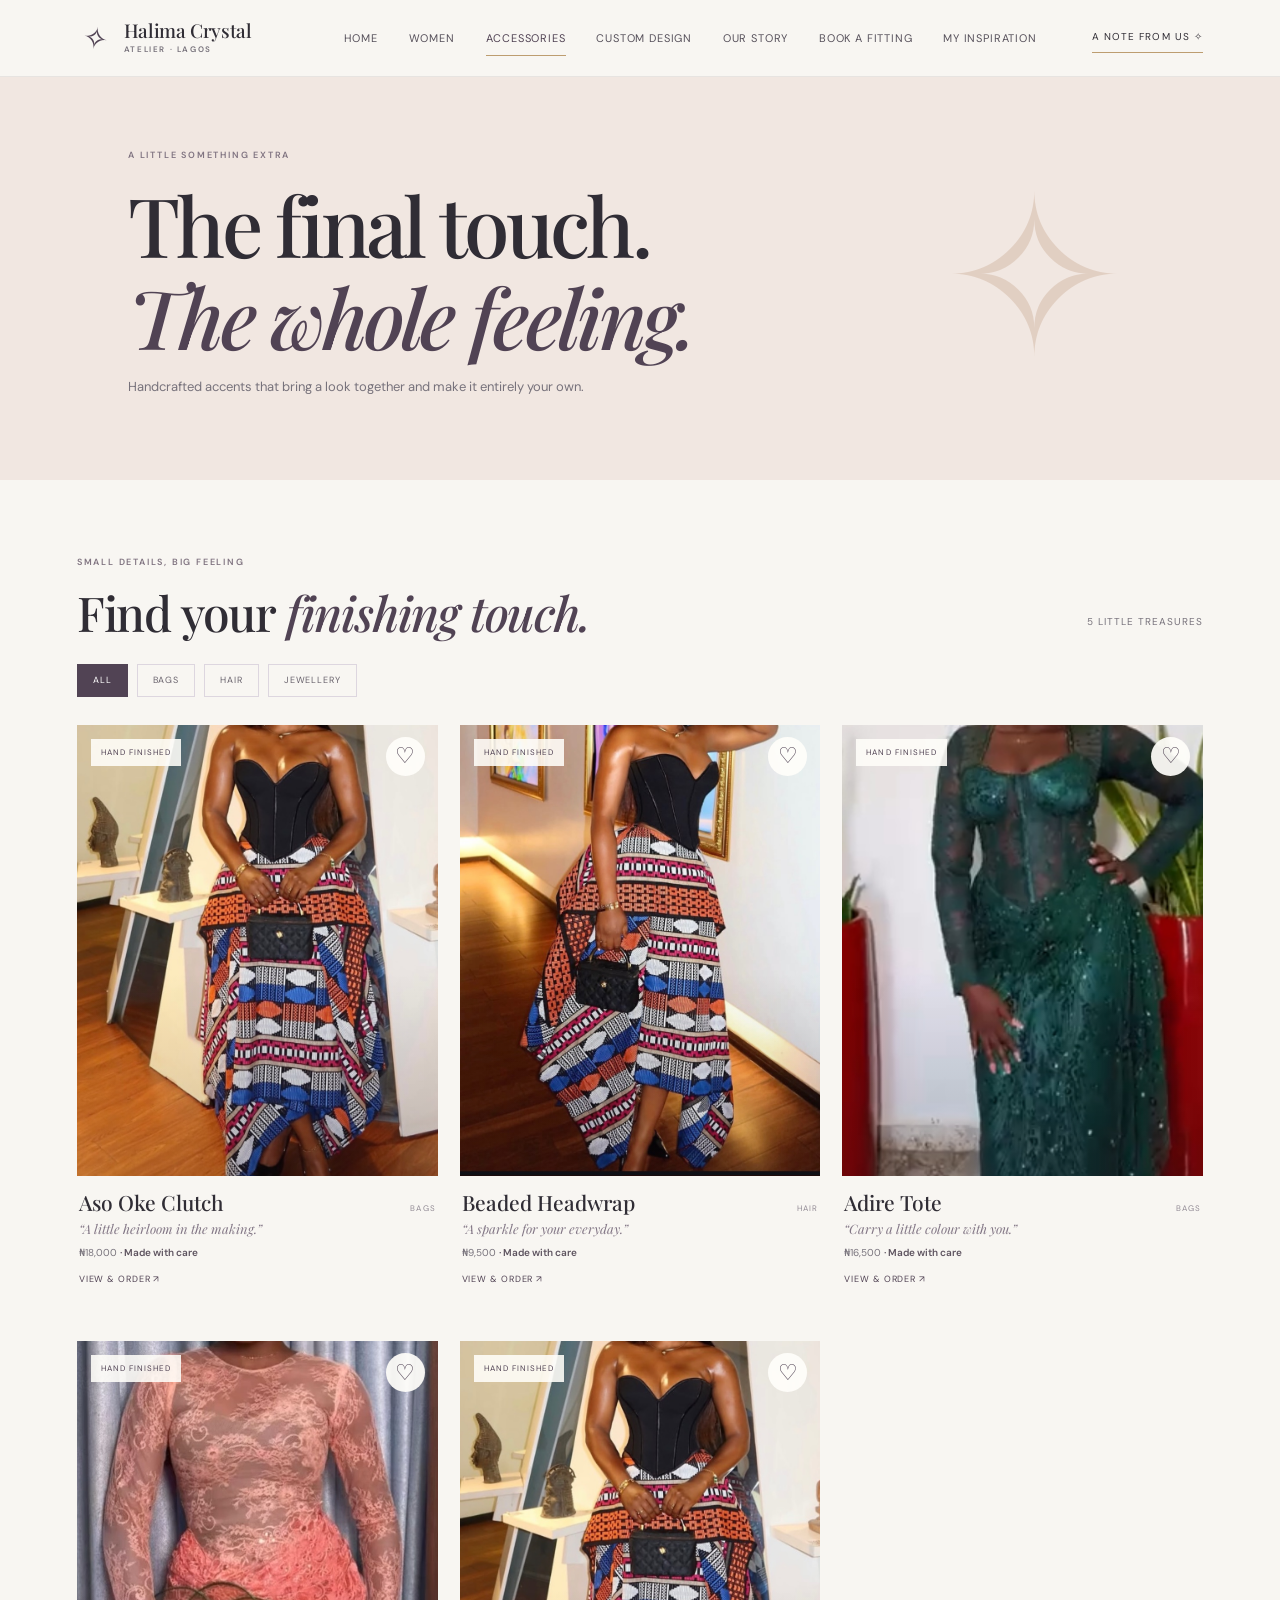
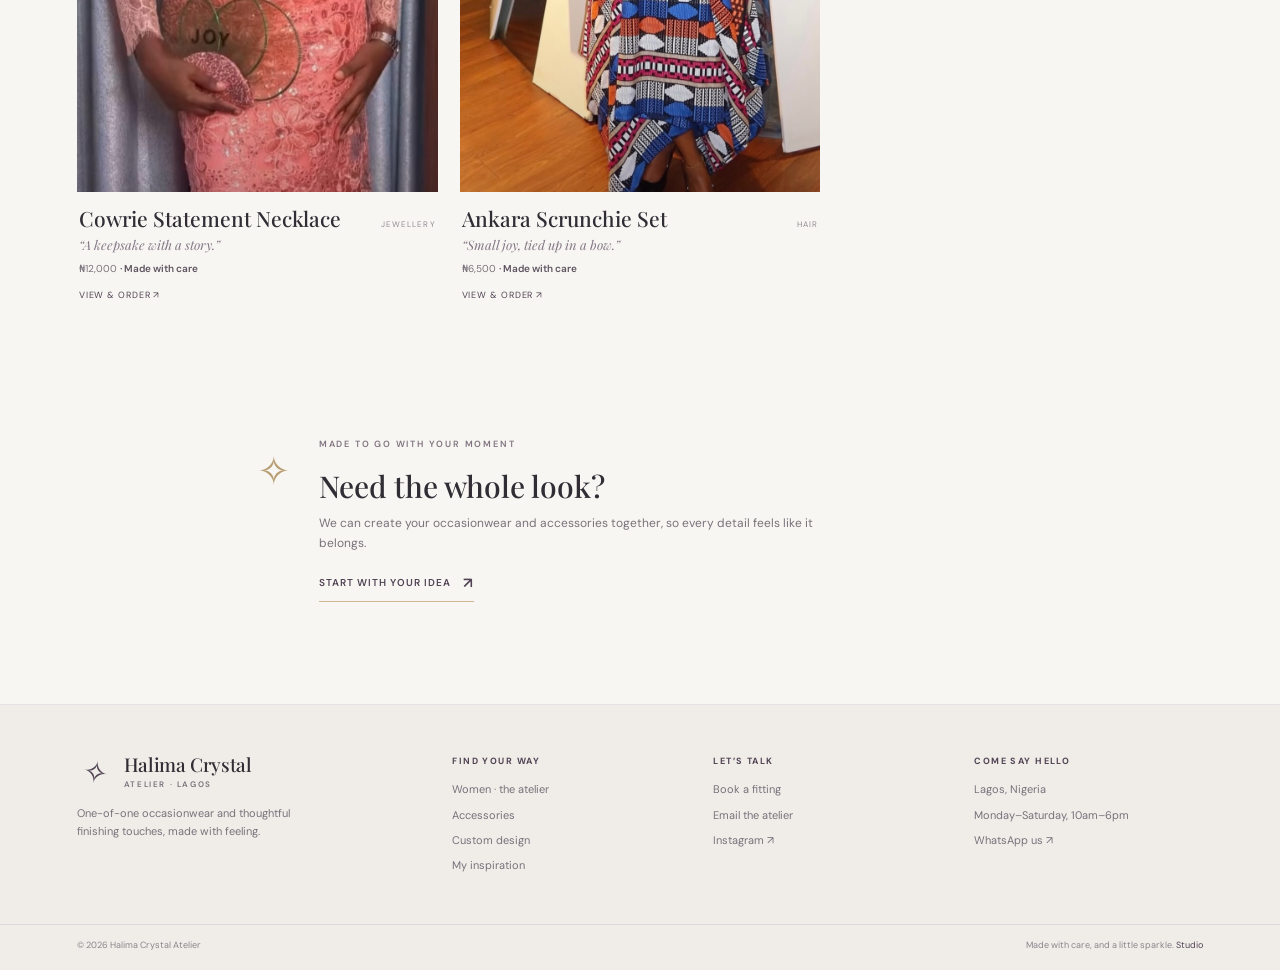
==== accessories.html @ a13599d3 "bukola crystals" ====
<!doctype html>
<html lang="en"><head><meta charset="utf-8"><meta name="viewport" content="width=device-width, initial-scale=1"><meta name="theme-color" content="#f8f6f2"><title>Accessories | Halima Crystal Atelier</title><link rel="preconnect" href="https://fonts.googleapis.com"><link rel="preconnect" href="https://fonts.gstatic.com" crossorigin><link href="https://fonts.googleapis.com/css2?family=DM+Sans:wght@400;500;600;700&family=Playfair+Display:ital,wght@0,500;0,600;0,700;1,500;1,600&display=swap" rel="stylesheet"><link rel="stylesheet" href="style.css"></head>
<body data-page="accessories"><header id="site-header"></header><main><section class="page-hero page-hero-peach"><p class="eyebrow">A LITTLE SOMETHING EXTRA</p><h1>The final touch.<br><em>The whole feeling.</em></h1><p>Handcrafted accents that bring a look together and make it entirely your own.</p><span class="page-spark">✧</span></section><section class="collection section-wrap"><div class="collection-toolbar"><div><p class="eyebrow">SMALL DETAILS, BIG FEELING</p><h2>Find your <em>finishing touch.</em></h2></div><span class="collection-count" id="accessory-count"></span></div><div class="filter-row" id="accessory-filters"></div><div class="work-grid work-grid-wide" data-collection="accessories"></div></section><section class="accessory-note"><span class="note-gem">✧</span><div><p class="eyebrow">MADE TO GO WITH YOUR MOMENT</p><h2>Need the whole look?</h2><p>We can create your occasionwear and accessories together, so every detail feels like it belongs.</p><a class="text-link" href="design.html">Start with your idea <span>↗</span></a></div></section></main><footer id="site-footer"></footer><div id="modal-root"></div><script src="config.js"></script><script src="app.js"></script></body></html>
---- style.css ----
:root{--paper:#f8f6f2;--white:#fffefa;--ink:#302d35;--muted:#77727b;--line:#e6e1e6;--plum:#514354;--plum-dark:#352b3a;--lilac:#ebe4ed;--rose:#e9d8d2;--gold:#bd9d70;--serif:"Playfair Display",Georgia,serif;--sans:"DM Sans",Arial,sans-serif}
*{box-sizing:border-box}
html{scroll-behavior:smooth;scroll-padding-top:92px}
body{margin:0;background:var(--paper);color:var(--ink);font:15px/1.65 var(--sans);-webkit-font-smoothing:antialiased}
body.modal-open{overflow:hidden}
a{color:inherit;text-decoration:none}
button,input,textarea,select{font:inherit}
button,a{-webkit-tap-highlight-color:transparent}
img{max-width:100%;display:block}
h1,h2,h3,p{margin-top:0}
h1,h2,h3{font-family:var(--serif);font-weight:500;line-height:1.13}
h1 em,h2 em,p em{font-weight:500}
.announcement{height:31px;background:var(--plum-dark);color:#f8f4ed;text-align:center;font-size:10px;letter-spacing:.13em;text-transform:uppercase;display:flex;align-items:center;justify-content:center;gap:12px}
.announcement span{color:#dfc59c}
#site-header{position:sticky;top:0;z-index:30;background:rgba(248,246,242,.96);backdrop-filter:blur(14px);border-bottom:1px solid rgba(81,67,84,.1)}
.nav-wrap{max-width:1370px;height:76px;padding:0 6vw;margin:auto;display:flex;align-items:center;justify-content:space-between;gap:28px}
.brand{display:flex;align-items:center;gap:10px;min-width:212px}
.brand-mark{width:37px;height:37px;display:grid;place-items:center;color:var(--plum);font-size:30px;line-height:1;transform:rotate(12deg)}
.brand-name{font:500 19px/1.05 var(--serif);letter-spacing:-.02em}
.brand-name small{display:block;font:600 8px/1.5 var(--sans);text-transform:uppercase;letter-spacing:.2em;color:var(--muted);margin-top:3px}
.main-nav{display:flex;align-items:center;gap:clamp(17px,2.4vw,36px);font-size:11px;letter-spacing:.075em;text-transform:uppercase}
.main-nav a{position:relative;padding:11px 0;color:#57515b;transition:color .2s}
.main-nav a:hover,.main-nav a.active{color:var(--plum)}
.main-nav a.active:after{content:"";position:absolute;bottom:2px;left:0;right:0;height:1px;background:var(--gold)}
.nav-actions{display:flex;align-items:center;gap:17px}
.nav-signup{font-size:10px;letter-spacing:.11em;text-transform:uppercase;border-bottom:1px solid var(--gold);padding:6px 0}
.nav-menu{display:none;border:0;background:none;color:var(--plum);font-size:24px;padding:5px}
.mobile-nav{display:none}
.section-wrap{max-width:1290px;margin:auto;padding-left:6vw;padding-right:6vw}
.eyebrow{font-size:9px;line-height:1.5;letter-spacing:.2em;font-weight:600;text-transform:uppercase;color:#807481;margin:0 0 15px}
.spark{color:#b49469;margin-right:8px;font-size:13px}
.button{display:inline-flex;align-items:center;justify-content:center;gap:20px;min-height:48px;padding:0 24px;border:1px solid var(--plum);background:var(--plum);color:white;font-size:10px;font-weight:600;letter-spacing:.12em;text-transform:uppercase;cursor:pointer;transition:background .22s,color .22s,transform .22s}
.button:hover{background:var(--plum-dark);transform:translateY(-2px)}
.button span{font-size:15px;line-height:1}
.button-light{background:#f8f6f2;color:var(--plum);border-color:#f8f6f2}
.button-light:hover{background:transparent;color:white}
.text-link{font-size:10px;font-weight:600;letter-spacing:.1em;text-transform:uppercase;color:var(--plum);display:inline-flex;align-items:center;gap:12px;border-bottom:1px solid rgba(189,157,112,.7);padding:5px 0}
.text-link span{font-size:15px}
.hero{max-width:1440px;margin:auto;min-height:645px;padding:69px 8.2vw 59px;display:grid;grid-template-columns:1fr .93fr;align-items:center;gap:6.5vw;position:relative;overflow:hidden}
.hero-copy{padding:10px 0 20px;position:relative;z-index:1}
.hero h1{font-size:clamp(56px,7vw,98px);letter-spacing:-.048em;margin:0 0 23px}
.hero h1 em,.section-heading h2 em,.intro h2 em,.pathway h2 em,.accessory-copy h2 em,.bottom-cta h2 em,.page-hero h1 em,.collection h2 em,.design-request h2 em,.booking-form h2 em,.story-copy h2 em,.signup-form h1 em{color:var(--plum);font-style:italic}
.hero-lead{font-size:14px;max-width:380px;color:var(--muted);margin-bottom:28px}
.hero-actions{display:flex;align-items:center;gap:25px;flex-wrap:wrap}
.hero-note{display:flex;align-items:center;gap:12px;margin-top:55px;font:italic 13px var(--serif);color:var(--muted);line-height:1.4}
.hero-note b{font-weight:500;color:var(--plum)}
.gem-small{font-size:24px;color:var(--gold)}
.hero-art{position:relative;max-width:520px;justify-self:center;width:100%;padding:20px 20px 35px}
.hero-frame{height:495px;overflow:hidden;position:relative;border-radius:48% 48% 2px 2px;background:transparent}
.crystal-stage{position:absolute;inset:0;display:grid;place-items:center;overflow:hidden;background:transparent}
.crystal-aura{position:absolute;width:72%;aspect-ratio:1;border:1px solid rgba(255,255,255,.68);border-radius:50%;box-shadow:0 0 42px rgba(255,255,255,.56),inset 0 0 38px rgba(255,255,255,.36);animation:crystal-aura 6s ease-in-out infinite}
.crystal-ring{position:absolute;width:85%;height:30%;border:1px solid rgba(255,255,255,.42);border-radius:50%;transform:rotate(-24deg);animation:crystal-ring 10s linear infinite}
.crystal-ring-two{width:78%;height:26%;transform:rotate(32deg);animation-direction:reverse;opacity:.65}
.hero-crystal{position:relative;z-index:1;width:90%;height:92%;overflow:visible;filter:drop-shadow(0 24px 24px rgba(70,49,91,.25));animation:crystal-float 6s ease-in-out infinite}
.crystal-small-left{transform-origin:151px 350px;animation:crystal-shimmer 5s ease-in-out infinite}
.crystal-small-right{transform-origin:356px 340px;animation:crystal-shimmer 5s ease-in-out -2.4s infinite}
.crystal-flare{opacity:.7;animation:crystal-twinkle 3s ease-in-out infinite}
.crystal-sparkle{position:absolute;z-index:2;color:#fff;text-shadow:0 0 12px rgba(255,255,255,.95),0 0 24px rgba(216,189,242,.85);animation:crystal-twinkle 2.8s ease-in-out infinite}
.sparkle-one{top:25%;left:18%;font-size:21px}
.sparkle-two{top:33%;right:17%;font-size:28px;animation-delay:-1.3s}
.sparkle-three{bottom:23%;left:23%;font-size:15px;animation-delay:-.7s}
@keyframes crystal-float{0%,100%{transform:translateY(4px) rotate(-1deg)}50%{transform:translateY(-13px) rotate(1deg)}}
@keyframes crystal-aura{0%,100%{transform:scale(.94);opacity:.62}50%{transform:scale(1.05);opacity:1}}
@keyframes crystal-ring{0%{transform:rotate(-24deg) scale(.96)}50%{transform:rotate(0deg) scale(1.04)}100%{transform:rotate(24deg) scale(.96)}}
@keyframes crystal-shimmer{0%,100%{opacity:.8}50%{opacity:1}}
@keyframes crystal-twinkle{0%,100%{opacity:.25;transform:scale(.75)}50%{opacity:1;transform:scale(1.18)}}
.hero-caption{position:absolute;bottom:17px;left:5px;font:italic 14px var(--serif);color:var(--muted)}
.float-gem{position:absolute;color:#b89e81}
.gem-one{font-size:40px;left:-4px;top:17%}.gem-two{font-size:19px;right:3px;bottom:25%}
.hero-index{position:absolute;bottom:25px;right:7.7vw;font-size:9px;letter-spacing:.2em;color:#8f8990}.hero-index span{color:var(--gold)}
.intro{text-align:center;padding-top:95px;padding-bottom:102px}
.intro h2,.section-heading h2,.accessory-copy h2,.bottom-cta h2,.collection h2,.story-copy h2,.design-request h2,.booking-form h2{font-size:clamp(34px,4.4vw,56px);letter-spacing:-.025em;margin-bottom:15px}
.intro>p:last-child{max-width:520px;margin:0 auto;color:var(--muted);font-size:13px}
.showcase{padding-top:30px;padding-bottom:105px}
.section-heading{display:flex;align-items:end;justify-content:space-between;gap:20px;margin-bottom:29px}
.section-heading h2{margin-bottom:0}
.work-grid{display:grid;grid-template-columns:repeat(3,minmax(0,1fr));gap:22px}
.work-grid-wide{grid-template-columns:repeat(3,minmax(0,1fr));row-gap:52px}
.accessory-carousel{position:relative}
.home-accessories .accessory-carousel .work-grid{display:flex;gap:22px;overflow-x:auto;scroll-snap-type:x mandatory;scrollbar-width:none;-ms-overflow-style:none;-webkit-overflow-scrolling:touch;overscroll-behavior-inline:contain;touch-action:pan-x;padding:4px 2px 20px;cursor:grab}
.home-accessories .accessory-carousel .work-grid::-webkit-scrollbar{display:none}
.home-accessories .accessory-carousel .work-card{flex:0 0 calc((100% - 44px)/3);scroll-snap-align:start}
.accessory-scroll{position:absolute;z-index:3;top:36%;width:42px;height:42px;border:1px solid #e6e1e6;border-radius:50%;background:var(--white);color:var(--plum);font:500 25px/1 var(--serif);cursor:pointer;box-shadow:0 4px 18px #302d3520;transition:transform .2s,background .2s}
.accessory-scroll:hover{transform:scale(1.06);background:#fff}
.accessory-scroll[data-direction="left"]{left:-17px}
.accessory-scroll[data-direction="right"]{right:-17px}
.accessory-carousel-hint{margin:2px 2px 0;text-align:right;color:var(--muted);font-size:9px;letter-spacing:.08em}
.accessory-carousel-hint span{color:var(--gold);font-size:15px;margin-left:5px}
.work-card{min-width:0;cursor:pointer;position:relative}
.work-image{position:relative;overflow:hidden;background:var(--lilac);aspect-ratio:4/5}
.work-image img{width:100%;height:100%;object-fit:cover;transition:transform .7s cubic-bezier(.2,.7,.2,1)}
.work-card:hover .work-image img{transform:scale(1.045)}
.work-image:after{content:"";position:absolute;inset:55% 0 0;background:linear-gradient(transparent,rgba(33,24,34,.18));pointer-events:none}
.work-badge{position:absolute;left:14px;top:14px;padding:7px 10px;background:rgba(255,254,250,.88);font-size:8px;letter-spacing:.13em;text-transform:uppercase;color:var(--plum);z-index:1}
.save-inspiration{position:absolute;right:13px;top:12px;width:39px;height:39px;border:0;border-radius:50%;background:rgba(255,254,250,.93);color:var(--plum);font-size:22px;line-height:1;cursor:pointer;z-index:2;transition:transform .2s,color .2s}
.save-inspiration:hover{transform:scale(1.08)}
.save-inspiration.saved{color:#9e6479}
.work-meta{padding:14px 2px 0}
.work-title-row{display:flex;justify-content:space-between;align-items:baseline;gap:10px}
.work-title{font:500 21px/1.2 var(--serif);margin:0}
.work-category{font-size:8px;letter-spacing:.13em;text-transform:uppercase;color:#918a94;white-space:nowrap}
.work-tagline{font:italic 13px var(--serif);color:#837786;margin:5px 0 0}
.work-for{font-size:10px;color:var(--muted);margin:8px 0 0}
.work-for b{color:#5d535f;font-weight:600}
.view-design{font-size:9px;letter-spacing:.1em;text-transform:uppercase;color:var(--plum);padding:10px 0 0;display:inline-block}
.pathway{background:var(--plum-dark);color:#f8f5f0;position:relative;overflow:hidden}
.pathway-inner{max-width:1240px;margin:auto;padding:89px 7vw 92px;display:grid;grid-template-columns:1fr 1fr;gap:8vw;position:relative}
.pathway .eyebrow{color:#c6b8c5}
.pathway h2{font-size:clamp(45px,5.5vw,71px);letter-spacing:-.03em;margin:0 0 19px}
.pathway h2 em{font-style:italic;color:#dfc59c}
.pathway-copy>p:not(.eyebrow){font-size:13px;color:#d4ced7;max-width:385px;margin-bottom:25px}
.pathway-steps{align-self:center;display:grid;gap:0;max-width:430px}
.pathway-steps div{display:grid;grid-template-columns:42px 1fr;column-gap:13px;align-items:start;padding:17px 0;border-bottom:1px solid #ffffff24}
.pathway-steps span{font:italic 16px var(--serif);color:#dfc59c}
.pathway-steps b{font:500 19px var(--serif)}
.pathway-steps small{grid-column:2;color:#bcb3c0;font-size:11px;margin-top:3px}
.pathway-star{position:absolute;right:6%;top:9%;font-size:70px;color:#88768d;opacity:.3}
.accessory-feature{padding-top:106px;padding-bottom:110px;display:grid;grid-template-columns:1fr .8fr;align-items:center;gap:8vw}
.accessory-art{height:430px;position:relative;background:#e3dcdf;overflow:hidden}
.accessory-art img{height:100%;width:100%;object-fit:cover;object-position:55% 38%;filter:saturate(.75)}
.accessory-mark{position:absolute;right:19px;bottom:20px;background:var(--paper);padding:20px 24px;font:500 16px/1.2 var(--serif);letter-spacing:.04em}
.accessory-mark em{color:#9a769c}
.accessory-copy h2{margin-bottom:17px}
.accessory-copy>p:not(.eyebrow){color:var(--muted);font-size:13px;max-width:350px;margin-bottom:23px}
.quote-band{text-align:center;padding:83px 18px 78px;background:var(--lilac);color:var(--plum-dark)}
.quote-gem{font-size:24px;color:#a78ba7}
.quote-band p{font:500 clamp(26px,4vw,43px)/1.3 var(--serif);margin:13px auto 21px}
.quote-band p em{color:#806882}
.quote-credit{font-size:8px;letter-spacing:.18em;color:#827687}
#site-footer{background:#f0ede8;border-top:1px solid #e6e1e6}
.footer-main{max-width:1290px;margin:auto;padding:49px 6vw 43px;display:grid;grid-template-columns:1.5fr 1fr 1fr 1fr;gap:32px}
.footer-about .brand{margin-bottom:13px}
.footer-about p{font-size:11px;color:var(--muted);max-width:250px}
.footer-column b{font-size:9px;text-transform:uppercase;letter-spacing:.16em;color:var(--plum);display:block;margin-bottom:12px}
.footer-column a,.footer-column span{font-size:11px;color:#77717b;display:block;margin:7px 0}
.footer-column a:hover{color:var(--plum)}
.footer-bottom{max-width:1290px;margin:auto;padding:13px 6vw 17px;border-top:1px solid #ded9df;display:flex;justify-content:space-between;align-items:center;color:#8a848c;font-size:9px}
.footer-bottom a{color:var(--plum)}
.page-hero{position:relative;min-height:325px;padding:72px 10vw 67px;display:flex;flex-direction:column;justify-content:center;overflow:hidden}
.page-hero h1{font-size:clamp(46px,6.8vw,82px);letter-spacing:-.045em;margin:0 0 13px;max-width:820px}
.page-hero>p:not(.eyebrow){max-width:470px;color:var(--muted);font-size:13px;margin:0 0 16px}
.page-hero-lilac{background:#ede7ef}
.page-hero-peach{background:#f1e7e1}
.page-hero-deep{background:#443849;color:#faf7f2}
.page-hero-deep .eyebrow{color:#d2c2d0}
.page-hero-deep h1 em{color:#e1c8a4}
.page-hero-deep>p:not(.eyebrow){color:#d1c9d3}
.page-hero-deep .button{align-self:flex-start;margin-top:10px}
.page-spark{position:absolute;right:12%;top:50%;transform:translateY(-50%);font-size:clamp(90px,18vw,220px);line-height:1;color:#c2b1c8;opacity:.28}
.page-hero-peach .page-spark{color:#ba9274}
.page-hero-book{background:#e8e1eb}
.collection{padding-top:76px;padding-bottom:100px}
.collection-toolbar{display:flex;justify-content:space-between;align-items:end;gap:20px}
.collection-toolbar h2{margin:0;font-size:clamp(32px,4vw,48px)}
.collection-count{font-size:10px;letter-spacing:.1em;text-transform:uppercase;color:var(--muted);padding-bottom:8px}
.filter-row{display:flex;gap:9px;flex-wrap:wrap;padding:25px 0 28px}
.filter-chip{padding:8px 15px;border:1px solid #ddd6df;background:transparent;color:#69636d;font-size:9px;letter-spacing:.1em;text-transform:uppercase;cursor:pointer}
.filter-chip.active,.filter-chip:hover{background:var(--plum);border-color:var(--plum);color:white}
.collection-note{margin-top:65px;padding:23px 24px;border:1px solid #e1d9e3;display:flex;align-items:center;gap:19px;flex-wrap:wrap;background:#fbf9fc}
.collection-note>span{font-size:25px;color:var(--gold)}
.collection-note p{font:italic 15px var(--serif);color:#746a78;margin:0;flex:1;min-width:240px}
.collection-note .text-link{white-space:nowrap}
.bottom-cta{text-align:center;padding:80px 18px 88px;background:#f0ebe9}
.bottom-cta h2{margin-bottom:24px}
.accessory-note{max-width:920px;margin:0 auto;padding:32px 6vw 102px;display:flex;gap:28px;align-items:flex-start}
.note-gem{font-size:40px;color:#b79c72}
.accessory-note h2{font:500 30px var(--serif);margin:0 0 8px}
.accessory-note p:not(.eyebrow){font-size:12px;color:var(--muted);max-width:530px}
.design-steps{display:grid;grid-template-columns:repeat(3,1fr);padding-top:58px;padding-bottom:78px;gap:24px}
.design-steps>div{border-top:1px solid #cfc5d2;padding-top:16px}
.design-steps span{display:block;color:#a68b69;font:italic 16px var(--serif);margin-bottom:13px}
.design-steps b{font:500 21px var(--serif)}
.design-steps p{font-size:11px;color:var(--muted);margin:8px 0 0;max-width:260px}
.design-request{display:grid;grid-template-columns:.75fr 1fr;gap:11vw;padding-top:36px;padding-bottom:105px;align-items:start}
.design-form-intro{position:relative;padding-top:25px}
.design-form-intro h2{font:500 clamp(39px,4.7vw,58px)/1.12 var(--serif);margin-bottom:17px}
.design-form-intro>p:not(.eyebrow){font-size:12px;color:var(--muted);max-width:250px}
.form-decoration{font-size:115px;color:#e3d8e6;margin-top:46px}
.paper-form{padding:35px 39px;background:var(--white);border:1px solid #ece6eb;box-shadow:0 16px 55px #4c394b0a}
.paper-form label{display:block;margin:0 0 16px;color:#5d5661;font-size:10px;font-weight:600;letter-spacing:.04em}
.paper-form label>span{font-weight:400;color:#96909a}
.paper-form input,.paper-form select,.paper-form textarea{display:block;width:100%;margin-top:6px;padding:12px 12px;border:1px solid #e6e0e6;border-radius:0;background:#fffefa;color:var(--ink);font-size:12px;outline:none}
.paper-form input:focus,.paper-form select:focus,.paper-form textarea:focus{border-color:#9b829d;box-shadow:0 0 0 2px #9b829d1c}
.paper-form textarea{resize:vertical;min-height:90px}
.paper-form input[type=file]{font-size:10px}
.paper-form .upload-label small{display:block;color:#918b94;font-weight:400;font-size:9px;margin-top:5px}
.form-pair{display:grid;grid-template-columns:1fr 1fr;gap:14px}
.paper-form>.button{width:100%;margin-top:5px}
.form-message{min-height:20px;margin:10px 0 0;color:#6b526e;font-size:11px}
.form-footnote{font-size:10px;color:#8e8791;margin:8px 0 0}
.form-footnote a{color:var(--plum);text-decoration:underline}
.story-hero{background:radial-gradient(ellipse at 86% 22%,#fffefa99 0,transparent 36%),linear-gradient(120deg,#eee9ef,#e8e1eb 52%,#ded4e1);min-height:400px}
.story-split{display:grid;grid-template-columns:.9fr 1fr;gap:9vw;align-items:center;padding-top:88px;padding-bottom:98px}
.story-image{height:475px;position:relative;overflow:hidden;background:#d5c9d2}
.story-image img{width:100%;height:100%;object-fit:cover;object-position:center 30%}
.story-image-note{position:absolute;bottom:20px;left:20px;padding:16px 22px;background:#f8f6f2eF;font:italic 18px/1.25 var(--serif);color:var(--plum);white-space:pre-line}
.story-copy h2{margin-bottom:20px}
.story-copy>p:not(.eyebrow){font-size:12px;color:var(--muted);max-width:440px;margin-bottom:15px}
.story-copy .text-link{margin-top:10px}
.story-ribbon{overflow:hidden;padding:13px 0;background:var(--plum-dark);color:#e6d9e8;white-space:nowrap}
.story-ribbon-track{display:inline-block;min-width:max-content;animation:story-ribbon-scroll 32s linear infinite;font-size:9px;letter-spacing:.2em}
@keyframes story-ribbon-scroll{to{transform:translateX(-50%)}}
.story-title-line{display:block;overflow:hidden}
.story-title-line>span{display:block;transform:translateY(110%);animation:story-title-rise .9s cubic-bezier(.2,.7,.2,1) forwards}
.story-title-line:nth-child(2)>span{animation-delay:.2s}
@keyframes story-title-rise{to{transform:translateY(0)}}
.story-hero .page-spark{animation:story-spark-float 6s ease-in-out infinite}
@keyframes story-spark-float{50%{translate:0 -10px;rotate:8deg;opacity:.4}}
.story-reveal{opacity:0;transform:translateY(28px);transition:opacity .8s ease,transform .8s cubic-bezier(.2,.7,.2,1)}
.story-reveal-left{transform:translateX(-36px)}
.story-reveal-right{transform:translateX(36px)}
.story-reveal.is-visible{opacity:1;transform:none}
.values-band>div:nth-child(2).story-reveal,.story-timeline>div:nth-child(2).story-reveal{transition-delay:.12s}
.values-band>div:nth-child(3).story-reveal,.story-timeline>div:nth-child(3).story-reveal{transition-delay:.24s}
.story-timeline>div:nth-child(4).story-reveal{transition-delay:.36s}
.story-chapter{max-width:1290px;margin:0 auto;padding:86px 6vw;display:grid;grid-template-columns:.9fr 1fr;gap:9vw;align-items:center}
.story-chapter .story-image{height:475px}
.story-chapter .story-copy h2{font-size:clamp(34px,4.4vw,56px);letter-spacing:-.025em}
.story-chapter-tint{display:block;max-width:none;padding:0;background:#f0edeF}
.story-chapter-inner{max-width:1290px;margin:auto;padding:86px 6vw;display:grid;grid-template-columns:.9fr 1fr;gap:9vw;align-items:center}
.story-chapter-reverse .story-image{order:2}
.story-chapter-reverse .story-copy{order:1}
.story-journey{padding-top:88px;padding-bottom:100px}
.story-journey>h2{font-size:clamp(34px,4.4vw,56px);letter-spacing:-.025em;margin-bottom:0}
.story-journey>h2 em{color:var(--plum);font-style:italic}
.story-timeline{display:grid;grid-template-columns:repeat(4,minmax(0,1fr));gap:22px;margin-top:45px}
.story-timeline>div{position:relative;border-top:1px solid #d8cbdc;padding:19px 13px 0 0}
.story-timeline>div:before{content:"";position:absolute;top:-5px;left:0;width:9px;height:9px;border-radius:50%;background:var(--gold);box-shadow:0 0 0 4px var(--paper)}
.story-timeline span{display:block;color:#a78ba7;font:italic 17px var(--serif);margin-bottom:12px}
.story-timeline b{font:500 19px var(--serif)}
.story-timeline p{max-width:230px;margin:7px 0 0;color:var(--muted);font-size:10px}
.story-bottom-cta>p:not(.eyebrow){color:var(--muted);font-size:12px;margin:12px auto 22px}
.story-cta-actions{display:flex;justify-content:center;align-items:center;gap:24px;flex-wrap:wrap}
.values-band{background:#eee8f0;display:grid;grid-template-columns:repeat(3,1fr);text-align:center;padding:48px max(6vw,20px);gap:30px}
.values-band span{font-size:22px;color:#a486a6}
.values-band b{display:block;font:500 19px var(--serif);margin:8px 0}
.values-band p{font-size:10px;color:var(--muted);margin:0}
.booking-layout{display:grid;grid-template-columns:.8fr 1fr;gap:10vw;padding-top:80px;padding-bottom:108px;align-items:start}
.booking-aside{padding-top:20px}
.booking-aside h2{font-size:clamp(37px,4vw,50px);margin-bottom:29px}
.booking-aside h2 em{color:var(--plum);font-style:italic}
.booking-promise{display:grid;gap:17px}
.booking-promise>div{display:grid;grid-template-columns:25px 1fr;gap:9px}
.booking-promise span{color:#b5966f;font-size:13px}
.booking-promise p{font-size:11px;color:var(--muted);margin:0}
.booking-promise b{font:500 17px var(--serif);color:var(--ink)}
.booking-direct{border-top:1px solid var(--line);margin-top:29px;padding-top:16px;font-size:10px}
.booking-direct b{display:block;margin-bottom:4px}
.booking-direct a{color:var(--plum);text-decoration:underline}
.booking-form h2{font-size:34px;margin-bottom:24px}
.booking-form>.eyebrow{margin-bottom:8px}
.signup-page{min-height:calc(100vh - 130px);display:grid;grid-template-columns:1fr 1fr;align-items:center;gap:7vw;padding-top:65px;padding-bottom:65px}
.signup-art{min-height:495px;background:#e9e1eb;display:grid;place-items:center;position:relative;overflow:hidden}
.signup-art:before,.signup-art:after{content:"";position:absolute;border:1px solid #c7b6cb;border-radius:50%;width:390px;height:390px}
.signup-art:after{width:300px;height:300px}
.signup-art>span{position:absolute;top:70px;right:18%;font-size:52px;color:#aa8eac}
.signup-art p{font:500 clamp(43px,5vw,68px)/1.06 var(--serif);text-align:center;z-index:1;color:#514354}
.signup-art em{font-weight:500}
.signup-form{max-width:500px;justify-self:center;width:100%}
.signup-form h1{font-size:clamp(40px,4.8vw,59px);margin:0 0 13px}
.signup-form>p:not(.eyebrow,.form-message){font-size:11px;color:var(--muted);margin-bottom:24px}
.signup-form>small{font-size:9px;color:#948d96}
.modal-backdrop{position:fixed;inset:0;z-index:80;background:rgba(34,27,37,.62);display:grid;place-items:center;padding:20px;overflow:auto}
.modal-panel{width:min(720px,100%);max-height:min(90vh,850px);overflow:auto;background:var(--paper);position:relative;display:grid;grid-template-columns:.85fr 1fr}
.modal-close{position:absolute;right:13px;top:11px;width:34px;height:34px;border:1px solid #e0d9e1;background:#fffefa;color:var(--plum);font-size:20px;z-index:2;cursor:pointer}
.modal-image{min-height:400px}
.modal-image img{width:100%;height:100%;object-fit:cover}
.modal-copy{padding:45px 31px 32px}
.modal-copy .work-title{font-size:31px;margin:0 0 8px}
.modal-copy .work-tagline{font-size:15px}
.modal-copy>p:not(.work-tagline){font-size:11px;color:var(--muted);margin:17px 0}
.modal-copy .button{width:100%;margin-top:13px}
.modal-save{display:block;text-align:center;margin:15px auto 0;border:0;background:none;color:var(--plum);font-size:9px;letter-spacing:.1em;text-transform:uppercase;cursor:pointer}
.signup-pop{position:fixed;inset:0;z-index:90;background:#2c22355e;display:grid;place-items:center;padding:20px}
.signup-pop[hidden]{display:none}
.signup-pop-card{max-width:420px;padding:43px 39px 38px;background:#f7f3f6;text-align:center;position:relative;border:1px solid #d8cbdc}
.signup-pop-card .pop-close{position:absolute;top:10px;right:13px;border:0;background:none;color:var(--plum);font-size:20px;cursor:pointer}
.signup-pop-card .pop-gem{font-size:27px;color:#a88ba9}
.signup-pop-card h2{font-size:34px;margin:9px 0}
.signup-pop-card h2 em{color:var(--plum);font-style:italic}
.signup-pop-card p{color:var(--muted);font-size:11px;margin-bottom:19px}
.signup-pop-card .button{min-width:190px}
.auth-prompt{position:fixed;inset:0;z-index:100;display:grid;place-items:center;padding:20px;background:#2c22357e}
.auth-prompt-card{position:relative;width:min(420px,100%);padding:40px 32px 34px;background:var(--white);border:1px solid var(--line);text-align:center}
.auth-prompt-close{position:absolute;top:10px;right:13px;border:0;background:none;color:var(--plum);font-size:22px;cursor:pointer}
.auth-prompt-gem{display:block;color:#a88ba9;font-size:27px}
.auth-prompt-card h2{font-size:30px;margin:9px 0 12px}
.auth-prompt-card>p:not(.eyebrow){font-size:12px;color:var(--muted);margin-bottom:20px}
.auth-prompt-actions{display:grid;gap:14px;justify-items:center}
.auth-prompt-actions .button{width:100%}
.admin-page{max-width:1300px;margin:auto;padding:48px 6vw 90px}
.admin-head{display:flex;align-items:end;justify-content:space-between;gap:20px;margin-bottom:24px}
.admin-head h1{font-size:42px;margin:0}
.admin-head p{font-size:11px;color:var(--muted);margin:5px 0 0}
.admin-tools{display:flex;gap:10px;flex-wrap:wrap}
.admin-btn{border:1px solid #d8d0db;background:transparent;padding:10px 14px;color:var(--plum);font-size:9px;letter-spacing:.1em;text-transform:uppercase;cursor:pointer}
.admin-btn:hover{background:var(--plum);color:white}
.admin-note{padding:13px 16px;background:#efe9f2;border-left:2px solid #a48aa9;color:#665a69;font-size:10px;margin-bottom:25px}
.admin-tabs{display:flex;gap:7px;overflow:auto;border-bottom:1px solid var(--line);margin-bottom:23px}
.admin-tab{border:0;background:transparent;padding:11px 15px;color:#807983;white-space:nowrap;font-size:10px;letter-spacing:.08em;text-transform:uppercase;cursor:pointer}
.admin-tab.active{color:var(--plum);border-bottom:2px solid var(--gold)}
.stat-grid{display:grid;grid-template-columns:repeat(4,1fr);gap:13px;margin-bottom:25px}
.stat-card{padding:17px 18px;background:var(--white);border:1px solid #eee8ee}
.stat-card span{display:block;color:#8b838d;font-size:9px;letter-spacing:.1em;text-transform:uppercase}
.stat-card b{display:block;font:500 33px var(--serif);margin-top:5px;color:var(--plum)}
.admin-columns{display:grid;grid-template-columns:1fr 1fr;gap:18px;margin:18px 0}
.admin-panel{padding:21px;background:var(--white);border:1px solid #eee8ee;min-width:0}
.admin-panel h2{font-size:21px;margin:0 0 15px}
.admin-panel h3{font-size:19px;margin:0 0 12px}
.rank-list{padding:0;margin:0;list-style:none}
.rank-list li{display:flex;justify-content:space-between;gap:15px;padding:9px 0;border-bottom:1px solid #f0ecf0;font-size:11px}
.rank-list li:last-child{border:0}
.rank-list b{font-weight:600;color:var(--plum);white-space:nowrap}
.admin-table-wrap{overflow:auto}
.admin-table{width:100%;border-collapse:collapse;min-width:650px;font-size:10px}
.admin-table th,.admin-table td{text-align:left;padding:10px 9px;border-bottom:1px solid #eee9ee;vertical-align:top}
.admin-table th{color:#877f89;font-size:8px;letter-spacing:.1em;text-transform:uppercase}
.empty-state{padding:27px;text-align:center;color:#8c858e;font-size:11px}
.admin-section[hidden]{display:none}
.admin-login{max-width:430px;margin:45px auto;padding:30px;background:var(--white);border:1px solid var(--line)}
.admin-login h2{font-size:28px}
.admin-login input{width:100%;padding:10px;margin:5px 0 13px;border:1px solid var(--line);background:white}
.admin-login .button{width:100%}
.admin-login-message{font-size:10px;color:#816787}
@media(max-width:980px){.main-nav{gap:15px;font-size:9px}.brand{min-width:180px}.brand-name{font-size:17px}.nav-actions{gap:11px}.work-grid{gap:16px}.hero{padding-left:6vw;padding-right:6vw;gap:4vw}.hero-frame{height:430px}}
@media(max-width:760px){.announcement{font-size:8px;letter-spacing:.08em}.nav-wrap{height:66px;padding:0 5vw}.main-nav{display:none}.nav-signup{display:none}.nav-menu{display:block}.brand{min-width:0}.nav-actions{margin-left:auto}.mobile-nav.open{display:flex;flex-direction:column;background:var(--paper);padding:4px 6vw 17px;border-top:1px solid var(--line)}.mobile-nav a{padding:10px 0;border-bottom:1px solid #ebe6eb;font-size:10px;letter-spacing:.1em;text-transform:uppercase;color:#5b5360}.hero{grid-template-columns:1fr;padding:48px 7vw 50px;gap:24px;min-height:0}.hero-copy{padding:0}.hero h1{font-size:clamp(53px,12vw,78px)}.hero-lead{font-size:13px;max-width:350px}.hero-note{margin-top:28px}.hero-art{max-width:440px;width:91%;padding:5px 16px 32px}.hero-frame{height:clamp(310px,95vw,440px)}.hero-index{bottom:15px;right:7vw}.hero-caption{left:5px;bottom:11px;font-size:12px}.intro{padding-top:72px;padding-bottom:74px}.showcase{padding-bottom:73px}.section-heading{align-items:flex-start;flex-direction:column;margin-bottom:20px}.section-heading .text-link{margin-top:-10px}.work-grid,.work-grid-wide{grid-template-columns:repeat(2,minmax(0,1fr));gap:28px 13px}.work-title{font-size:18px}.work-title-row{display:block}.work-category{display:block;margin-top:4px}.work-tagline{font-size:12px}.work-image{aspect-ratio:3/4}.work-badge{top:9px;left:8px;font-size:7px;padding:5px 7px}.save-inspiration{right:8px;top:8px;width:33px;height:33px;font-size:19px}.work-meta{padding-top:10px}.work-for{font-size:9px}.view-design{font-size:8px}.pathway-inner{grid-template-columns:1fr;padding:65px 7vw;gap:30px}.pathway-star{right:3%;top:2%;font-size:55px}.pathway-steps{width:100%}.accessory-feature{grid-template-columns:1fr;padding-top:75px;padding-bottom:78px;gap:28px}.accessory-art{height:clamp(290px,78vw,420px)}.accessory-copy h2{font-size:42px}.footer-main{grid-template-columns:1fr 1fr;padding-top:35px;gap:24px}.footer-about{grid-column:1/-1}.footer-bottom{padding-left:6vw;padding-right:6vw}.page-hero{min-height:280px;padding:55px 7vw}.page-spark{right:4%;font-size:100px;opacity:.19}.collection{padding-top:55px;padding-bottom:72px}.collection-toolbar{align-items:start}.collection-toolbar h2{font-size:33px}.collection-count{font-size:8px}.filter-row{padding:20px 0 23px;gap:7px}.filter-chip{padding:7px 10px;font-size:8px}.collection-note{margin-top:42px;padding:18px}.collection-note p{min-width:100%;font-size:14px}.collection-note .text-link{font-size:8px}.bottom-cta{padding:64px 14px}.design-steps{grid-template-columns:1fr;gap:20px;padding-top:38px;padding-bottom:48px}.design-steps>div{display:grid;grid-template-columns:32px 1fr;column-gap:10px;padding-top:12px}.design-steps span{grid-row:span 2;margin:0}.design-steps b{font-size:19px}.design-steps p{margin:3px 0 0}.design-request{grid-template-columns:1fr;gap:10px;padding-bottom:72px}.design-form-intro{padding:0}.design-form-intro h2{font-size:43px}.form-decoration{display:none}.paper-form{padding:26px 21px}.form-pair{grid-template-columns:1fr;gap:0}.story-split{grid-template-columns:1fr;gap:35px;padding-top:58px;padding-bottom:70px}.story-image{height:clamp(320px,100vw,470px)}.story-copy h2{font-size:40px}.values-band{grid-template-columns:1fr;gap:26px;padding-top:36px;padding-bottom:39px}.booking-layout{grid-template-columns:1fr;gap:33px;padding-top:54px;padding-bottom:74px}.booking-aside{padding-top:0}.booking-aside h2{font-size:39px;margin-bottom:20px}.booking-promise{grid-template-columns:1fr 1fr;gap:12px}.booking-promise>div{grid-template-columns:20px 1fr}.booking-promise p{font-size:9px}.booking-promise b{font-size:14px}.booking-direct{margin-top:20px}.booking-form h2{font-size:31px}.signup-page{grid-template-columns:1fr;padding-top:32px;padding-bottom:50px;gap:24px}.signup-art{min-height:250px}.signup-art:before{width:250px;height:250px}.signup-art:after{width:190px;height:190px}.signup-art p{font-size:46px}.signup-art>span{top:26px;right:12%;font-size:36px}.signup-form{max-width:none}.modal-panel{grid-template-columns:.75fr 1fr}.modal-image{min-height:330px}.modal-copy{padding:42px 23px 25px}.modal-copy .work-title{font-size:25px}.admin-page{padding:33px 5vw 60px}.admin-head{align-items:flex-start;flex-direction:column}.admin-head h1{font-size:35px}.stat-grid{grid-template-columns:repeat(2,1fr)}.admin-columns{grid-template-columns:1fr}.admin-panel{padding:16px}}
@media(max-width:480px){.hero-actions{gap:16px}.hero-actions .button{padding:0 16px;gap:10px}.hero-actions .text-link{font-size:9px}.work-grid,.work-grid-wide{gap:25px 10px}.work-title{font-size:16px}.work-image{aspect-ratio:2.9/4}.work-meta{padding-left:0;padding-right:0}.page-hero h1{font-size:48px}.page-hero{min-height:260px}.modal-panel{display:block;max-height:92vh}.modal-image{height:280px;min-height:0}.modal-copy{padding:25px 22px}.modal-copy .button{margin-top:4px}.signup-pop-card{padding:36px 23px 29px}.footer-main{gap:15px}.footer-column a,.footer-column span{font-size:10px}.footer-bottom{font-size:8px}.collection-toolbar{display:block}.collection-count{display:block;margin-top:8px}.booking-promise{grid-template-columns:1fr}.booking-promise p{font-size:10px}}
@media(prefers-reduced-motion:reduce){*,*::before,*::after{scroll-behavior:auto!important;transition:none!important;animation:none!important}}
.accessory-artwork{height:100%;width:100%;position:relative;overflow:hidden;display:grid;place-items:center;background:radial-gradient(circle at 50% 45%,#f8f2f7 0,#e8dce9 50%,#d4c6d6 100%)}
.accessory-artwork:before,.accessory-artwork:after{content:"";position:absolute;border:1px solid #fff9;width:72%;height:72%;border-radius:50%;opacity:.5}
.accessory-artwork:after{width:53%;height:53%;opacity:.8}
.art-halo{position:absolute;width:60%;aspect-ratio:1;border:1px solid #fff9;border-radius:50%;box-shadow:0 0 42px #fff9}
.art-object{position:absolute;z-index:1;filter:drop-shadow(0 18px 13px #493b4b38)}
.art-stone{position:absolute;z-index:2;width:20px;height:20px;background:linear-gradient(135deg,#fff,#d5c1e6 45%,#927ba6);clip-path:polygon(50% 0,95% 28%,82% 82%,50% 100%,15% 80%,3% 29%);filter:drop-shadow(0 2px 2px #513c5944)}
.art-copy{position:absolute;z-index:3;bottom:15px;left:15px;color:#776779;font-size:8px;letter-spacing:.16em;text-transform:uppercase}
.art-clutch{background:radial-gradient(ellipse at 50% 60%,#f8eff1 0,#e7d8df 52%,#d8c6d4 100%)}
.art-clutch .art-object{width:38%;height:37%;background:linear-gradient(135deg,#6f596d,#45384d 50%,#927f95);border:1px solid #d5bd8c;border-radius:5px 5px 13px 13px}
.art-clutch .art-object:before{content:"";position:absolute;left:26%;top:-23%;width:48%;height:30%;border:2px solid #bd9d70;border-bottom:0;border-radius:40px 40px 0 0}
.art-clutch .art-stone{top:48%;width:17px;height:21px}
.art-headwrap{background:radial-gradient(ellipse at 50% 60%,#fbf2e7,#ead8d1 62%,#dec9c6)}
.art-headwrap .art-object{width:55%;height:24%;top:40%;border-radius:100% 100% 38% 38%;background:repeating-linear-gradient(45deg,#b77e73 0 5px,#d8b099 5px 10px,#e6c6ae 10px 15px);border:1px solid #fff8}
.art-headwrap .art-stone{top:42%;right:35%}
.art-tote{background:radial-gradient(ellipse at 50% 58%,#edf1e8,#d6e0d1 65%,#c2d0c0)}
.art-tote .art-object{width:38%;height:41%;top:37%;border-radius:4px 4px 13px 13px;background:repeating-linear-gradient(135deg,#667c68 0 7px,#e0c08e 7px 10px,#897b9b 10px 16px);border:1px solid #fff8}
.art-tote .art-object:before{content:"";position:absolute;left:20%;top:-27%;width:60%;height:35%;border:2px solid #8e765a;border-bottom:0;border-radius:38px 38px 0 0}
.art-necklace{background:radial-gradient(ellipse at 50% 48%,#f9f4e9,#e9dfd0 65%,#d9cdbb)}
.art-necklace .art-object{width:48%;height:35%;top:31%;border:2px solid #b99869;border-top-color:transparent;border-radius:0 0 50% 50%}
.art-necklace .art-stone{top:61%;width:25px;height:27px;background:linear-gradient(135deg,#fff7df,#d9ba84 44%,#9a7551)}
.art-scrunchie{background:radial-gradient(ellipse at 50% 50%,#fff3ee,#f0ded8 67%,#e0c9c8)}
.art-scrunchie .art-object{width:38%;aspect-ratio:1;border-radius:50%;border:15px dotted #b77c7c;box-shadow:0 0 0 3px #f4d9d4,0 13px 22px #76555a30}
.art-scrunchie .art-stone{top:36%;right:36%;background:linear-gradient(135deg,#fff,#db9da7 48%,#9b6169)}
.consent-row{display:flex!important;align-items:flex-start;gap:9px;font-weight:400!important;letter-spacing:0!important}
.paper-form .consent-row input{width:14px;height:14px;flex:none;margin:2px 0 0;accent-color:var(--plum)}
.caption-editor{display:grid;grid-template-columns:1fr 1fr;gap:14px 18px;padding:17px 0;border-top:1px solid var(--line)}
.caption-editor h3{grid-column:1/-1;font-size:19px;margin:0}
.caption-editor label{display:block;color:#77717b;font-size:9px;letter-spacing:.08em;text-transform:uppercase}
.caption-editor input,.caption-editor textarea{display:block;width:100%;margin-top:5px;padding:10px;border:1px solid #e6e0e6;background:#fffefa;color:var(--ink);font:12px var(--sans);resize:vertical}
.caption-save-message{display:inline-block;margin-left:12px;font-size:10px;color:var(--plum)}
@media(max-width:1100px){.nav-wrap .main-nav,.nav-wrap .nav-signup{display:none}.nav-wrap .nav-menu{display:block}.mobile-nav.open{display:flex;flex-direction:column;background:var(--paper);padding:4px 6vw 17px;border-top:1px solid var(--line)}.mobile-nav.open a{padding:10px 0;border-bottom:1px solid #ebe6eb;font-size:10px;letter-spacing:.1em;text-transform:uppercase;color:#5b5360}}
@media(max-width:560px){.caption-editor{grid-template-columns:1fr}.caption-editor h3{grid-column:auto}.caption-save-message{margin:10px 0 0;display:block}}
@media(max-width:760px){
  .hero{row-gap:0}
  .hero-copy{display:contents}
  .hero-copy>.eyebrow{grid-row:1}
  .hero-copy>h1{grid-row:2}
  .hero-copy>.hero-lead{grid-row:3}
  .hero-art{grid-row:4;margin-inline:auto}
  .hero-copy>.hero-actions{grid-row:5}
  .hero-copy>.hero-note{grid-row:6}
}
@media(max-width:980px){
  .home-accessories .accessory-carousel .work-card{flex-basis:47%}
}
@media(max-width:760px){
  .home-accessories .accessory-carousel .work-card{flex-basis:68%}
  .accessory-scroll{top:34%;width:36px;height:36px;font-size:22px}
  .accessory-scroll[data-direction="left"]{left:-10px}
  .accessory-scroll[data-direction="right"]{right:-10px}
  .story-chapter,.story-chapter-inner{grid-template-columns:1fr;gap:35px;padding:58px 7vw 70px}
  .story-chapter .story-image{height:clamp(320px,100vw,470px)}
  .story-chapter-reverse .story-image,.story-chapter-reverse .story-copy{order:initial}
  .story-timeline{grid-template-columns:repeat(2,minmax(0,1fr));gap:26px 18px}
  .story-journey{padding-top:68px;padding-bottom:75px}
}
@media(max-width:480px){
  .home-accessories .accessory-carousel .work-card{flex-basis:78%}
  .accessory-carousel-hint{font-size:8px}
  .story-ribbon-track{font-size:8px}
  .story-timeline{grid-template-columns:1fr;gap:22px}
  .story-cta-actions{align-items:flex-start;flex-direction:column}
}
.modal-gallery{min-width:0;background:#f0ecf1}
.modal-image{height:400px;min-height:0;overflow:hidden}
.modal-image img{height:100%;object-fit:cover}
.modal-thumbnails{display:flex;gap:8px;padding:10px;overflow-x:auto}
.modal-thumb{width:62px;height:72px;flex:0 0 auto;padding:2px;border:1px solid transparent;background:#fff;cursor:pointer}
.modal-thumb.active{border-color:var(--gold)}
.modal-thumb img{width:100%;height:100%;object-fit:cover}
.modal-related{grid-column:1/-1;padding:20px 25px 26px;border-top:1px solid var(--line)}
.modal-related .section-heading{align-items:end;margin-bottom:12px}
.modal-related h3{font-size:clamp(20px,3vw,27px);margin:0}
.related-grid{grid-template-columns:repeat(3,minmax(0,1fr));gap:13px}
.related-grid .work-image{aspect-ratio:4/3}
.related-grid .work-title{font-size:16px}
.related-grid .work-meta{padding-top:8px}
.related-grid .work-for{font-size:9px}
.account-page{min-height:calc(100vh - 200px);padding-top:65px;padding-bottom:80px}
.account-auth{display:grid;grid-template-columns:.8fr 1.2fr;align-items:center;gap:7vw}
.account-intro{position:relative;padding:25px 0}
.account-intro h1{font-size:clamp(42px,5vw,65px);margin:0 0 15px}
.account-intro h1 em{color:var(--plum);font-style:italic}
.account-intro>p:not(.eyebrow){max-width:330px;font-size:12px;color:var(--muted)}
.account-intro>span{display:block;color:#dfd3e2;font-size:120px;margin-top:30px}
.account-forms{display:grid;gap:18px}
.account-forms .paper-form{padding:27px 31px}
.account-forms h2{font-size:27px;margin:0 0 18px}
.google-auth-divider{display:flex;align-items:center;gap:12px;margin:14px 0;color:var(--muted);font-size:10px}
.google-auth-divider:before,.google-auth-divider:after{content:"";height:1px;flex:1;background:var(--line)}
.google-auth-button{width:100%;min-height:44px;display:flex;align-items:center;justify-content:center;gap:10px;border:1px solid var(--line);background:var(--white);color:var(--ink);font-size:10px;font-weight:600;letter-spacing:.07em;cursor:pointer}
.google-auth-button:hover{border-color:var(--plum)}
.google-auth-mark{font:700 17px Arial,sans-serif;color:#4285f4}
.account-local-note,.catalog-help{font-size:10px;color:var(--muted);line-height:1.6}
.account-heading{display:flex;justify-content:space-between;align-items:center;gap:20px;border-bottom:1px solid var(--line);padding-bottom:25px}
.account-heading h1{font-size:clamp(39px,5vw,58px);margin:0 0 8px}
.account-heading h1 em{color:var(--plum);font-style:italic}
.account-heading p:last-child{font-size:12px;color:var(--muted);margin:0}
.account-shortcuts{display:flex;align-items:center;gap:22px;padding:22px 0}
.account-saved{padding-top:18px}
.account-saved .section-heading{align-items:end}
.saved-accessory-order{width:100%;margin-top:12px;min-height:42px}
.auth-gate{padding:32px;background:var(--white);border:1px solid var(--line);box-shadow:0 16px 55px #4c394b0a}
.auth-gate h2{font-size:clamp(28px,3vw,38px);margin:0 0 12px}
.auth-gate>p:not(.eyebrow){font-size:12px;color:var(--muted)}
.product-form{border-top:1px solid var(--line);padding-top:18px}
.product-editor-sections{display:grid}
.product-editor-section{padding:14px 0;border-bottom:1px solid var(--line)}
.product-editor-section h3{font:600 10px var(--sans);letter-spacing:.13em;text-transform:uppercase;color:#77717b;margin:0 0 9px}
.product-editor-section-fields{display:grid;grid-template-columns:repeat(2,minmax(0,1fr));gap:10px 14px;align-items:start}
.product-editor-section-fields>label{display:block;margin:0;color:#5d5661;font-size:10px;font-weight:600}
.product-editor-section-fields input,.product-editor-section-fields select,.product-editor-section-fields textarea{display:block;width:100%;margin-top:4px;padding:8px 9px;border:1px solid #e6e0e6;background:#fffefa;color:var(--ink);font:11px var(--sans)}
.product-editor-section-fields textarea{min-height:64px;max-height:140px;resize:none}
.product-editor-basics .product-editor-section-fields{grid-template-columns:repeat(3,minmax(0,1fr))}
.product-editor-section-fields .product-description{grid-column:1/-1}
.product-editor-pictures .product-editor-section-fields{display:block}
.product-image-manager{padding:0}
.product-image-heading{margin:0 0 11px;color:var(--muted);font-size:9px}
.product-image-list{display:grid;grid-template-columns:repeat(auto-fit,minmax(145px,1fr));gap:12px;margin-bottom:12px}
.product-image-row{min-width:0;padding:9px;border:1px solid var(--line);background:#fcfafc}
.product-image-title{display:block;margin-bottom:7px;color:var(--muted);font-size:9px;font-weight:600}
.product-image-preview{position:relative;display:grid;place-items:center;aspect-ratio:4/5;margin-bottom:8px;overflow:hidden;background:#eee8f0;color:#918b94;font-size:10px}
.product-image-preview img{position:absolute;inset:0;width:100%;height:100%;object-fit:cover}
.product-image-preview img[hidden],.product-image-empty[hidden]{display:none}
.product-image-empty{padding:8px;text-align:center}
.product-image-path-label{display:block;margin:0 0 8px;color:#77717b;font-size:8px}
.product-image-path-label input{font-size:9px!important;padding:8px!important}
.product-image-controls{display:flex;flex-wrap:wrap;gap:5px}
.product-image-controls .admin-btn{padding:7px 8px;font-size:7px}
.product-image-upload{display:inline-flex;align-items:center}
.product-image-remove[hidden],.product-image-main[hidden]{display:none}
.product-add-image{padding:8px 11px}
.product-form [hidden]{display:none!important}
.product-form-actions{display:flex;align-items:center;gap:12px;flex-wrap:wrap}
.product-save-message{font-size:10px;color:var(--plum)}
.product-admin-table{min-width:580px}
.story-admin-form{display:grid;gap:11px}
.story-admin-group{border:1px solid var(--line);background:#fffefa}
.story-admin-group summary{display:flex;align-items:center;justify-content:space-between;padding:14px 16px;cursor:pointer;color:var(--ink);font:500 17px var(--serif);list-style:none}
.story-admin-group summary::-webkit-details-marker{display:none}
.story-admin-group summary:after{content:"+";color:var(--plum);font:16px var(--sans)}
.story-admin-group[open] summary:after{content:"−"}
.story-admin-group-content{padding:0 16px 16px}
.story-admin-fields{display:grid;grid-template-columns:repeat(2,minmax(0,1fr));gap:11px 14px}
.story-admin-field{display:block;color:#5d5661;font-size:10px;font-weight:600}
.story-admin-field input,.story-admin-field textarea,.story-admin-image-fields input{display:block;width:100%;margin-top:4px;padding:8px 9px;border:1px solid #e6e0e6;background:#fff;color:var(--ink);font:11px var(--sans)}
.story-admin-field textarea{resize:vertical}
.story-admin-field-wide{grid-column:1/-1}
.story-admin-image-editor{display:grid;grid-template-columns:minmax(150px,220px) minmax(0,1fr);gap:14px;margin-top:16px;padding-top:16px;border-top:1px solid var(--line)}
.story-admin-image-preview{position:relative;display:grid;place-items:center;min-height:180px;overflow:hidden;background:#eee8f0;color:#918b94;font-size:10px}
.story-admin-image-preview img{position:absolute;inset:0;width:100%;height:100%;object-fit:cover}
.story-admin-image-preview img[hidden]{display:none}
.story-admin-image-fields{display:grid;align-content:start;gap:11px}
.story-admin-image-fields>label{color:#5d5661;font-size:10px;font-weight:600}
.story-admin-image-actions{display:flex;flex-wrap:wrap;gap:8px}
.story-save-message{font-size:10px;color:var(--plum)}
@media(prefers-reduced-motion:reduce){.story-title-line>span,.story-reveal{opacity:1;transform:none}}
@media(max-width:760px){
  .modal-related{padding:18px 15px}
  .related-grid{grid-template-columns:repeat(2,minmax(0,1fr))}
  .story-reveal-left,.story-reveal-right{transform:translateY(24px)}
  .account-page{padding-top:38px;padding-bottom:55px}
  .account-auth{grid-template-columns:1fr;gap:20px}
  .account-intro{padding:0}
  .account-intro>span{display:none}
  .account-heading{align-items:flex-start}
  .account-shortcuts{align-items:flex-start;flex-direction:column}
  .product-editor-section-fields,.product-editor-basics .product-editor-section-fields{grid-template-columns:1fr}
  .product-editor-section-fields .product-description{grid-column:auto}
  .product-image-list{grid-template-columns:repeat(auto-fit,minmax(130px,1fr))}
  .story-admin-fields{grid-template-columns:1fr}
  .story-admin-field-wide{grid-column:auto}
  .story-admin-image-editor{grid-template-columns:1fr}
  .story-admin-image-preview{min-height:220px}
}
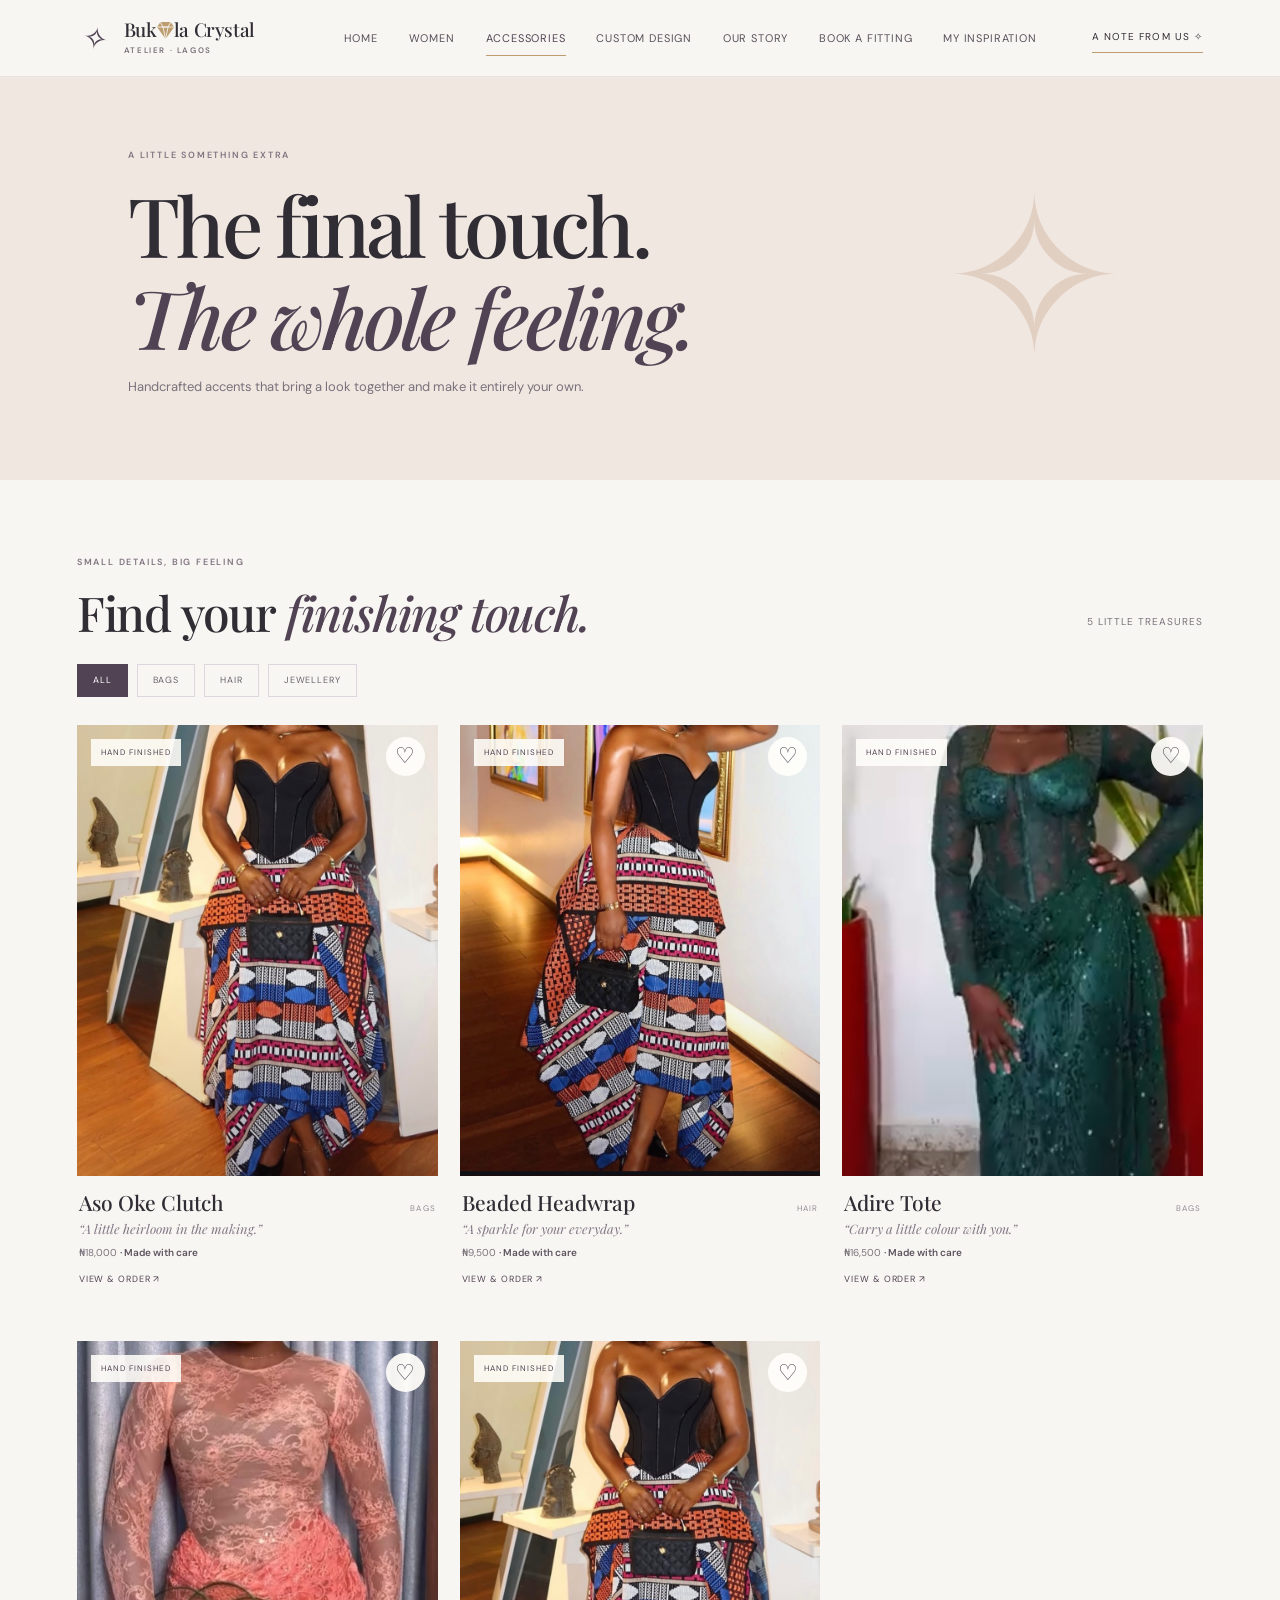
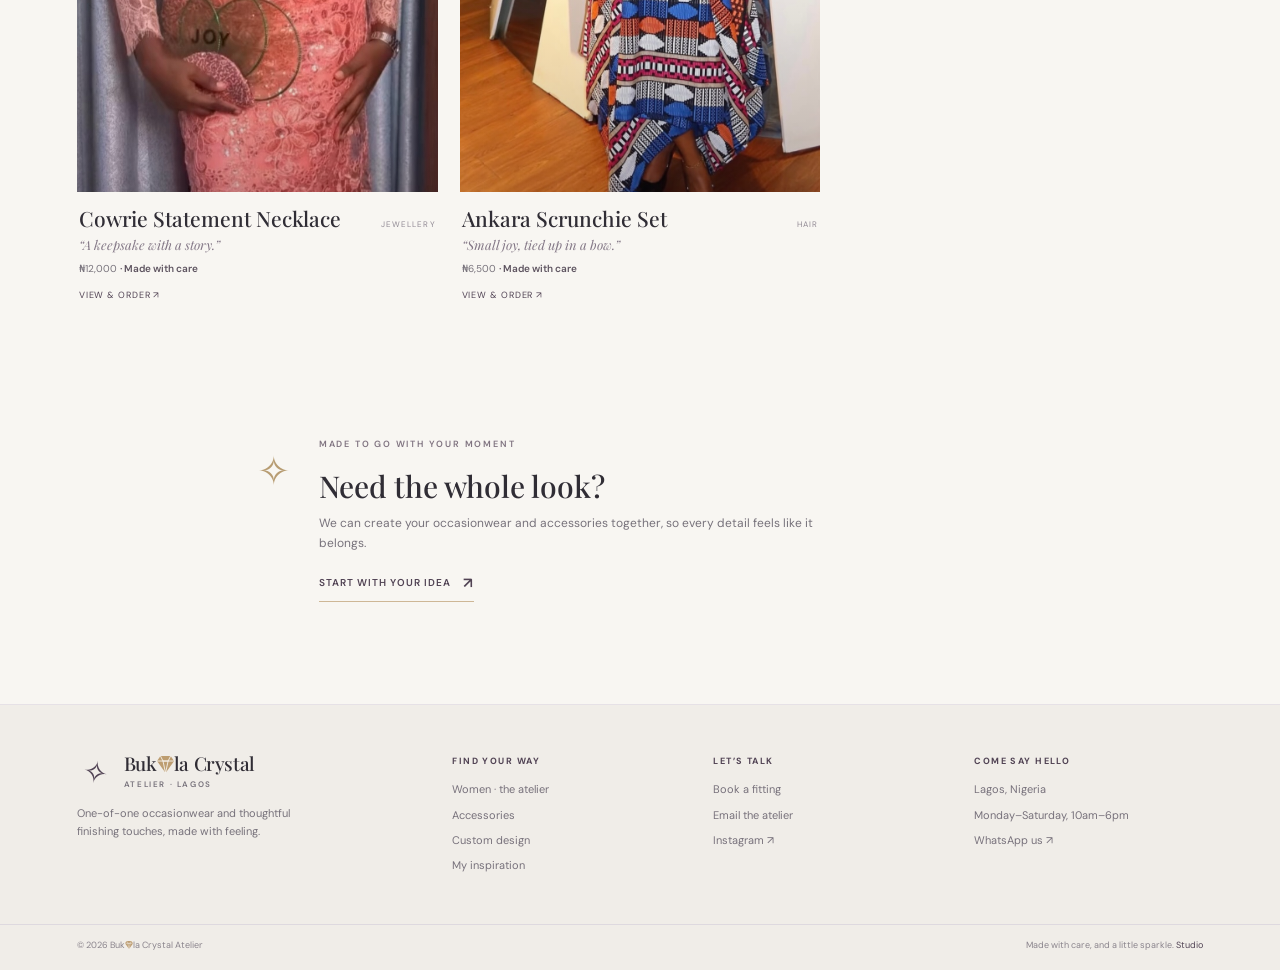
==== commit 6d272794: "Update brand name from Halima Crystal Atelier to Bukola Crystal Atelier across all relevant files" ====
--- a/accessories.html
+++ b/accessories.html
@@ -1,3 +1,3 @@
 <!doctype html>
-<html lang="en"><head><meta charset="utf-8"><meta name="viewport" content="width=device-width, initial-scale=1"><meta name="theme-color" content="#f8f6f2"><title>Accessories | Halima Crystal Atelier</title><link rel="preconnect" href="https://fonts.googleapis.com"><link rel="preconnect" href="https://fonts.gstatic.com" crossorigin><link href="https://fonts.googleapis.com/css2?family=DM+Sans:wght@400;500;600;700&family=Playfair+Display:ital,wght@0,500;0,600;0,700;1,500;1,600&display=swap" rel="stylesheet"><link rel="stylesheet" href="style.css"></head>
+<html lang="en"><head><meta charset="utf-8"><meta name="viewport" content="width=device-width, initial-scale=1"><meta name="theme-color" content="#f8f6f2"><title>Accessories | Bukola Crystal Atelier</title><link rel="preconnect" href="https://fonts.googleapis.com"><link rel="preconnect" href="https://fonts.gstatic.com" crossorigin><link href="https://fonts.googleapis.com/css2?family=DM+Sans:wght@400;500;600;700&family=Playfair+Display:ital,wght@0,500;0,600;0,700;1,500;1,600&display=swap" rel="stylesheet"><link rel="stylesheet" href="style.css"></head>
 <body data-page="accessories"><header id="site-header"></header><main><section class="page-hero page-hero-peach"><p class="eyebrow">A LITTLE SOMETHING EXTRA</p><h1>The final touch.<br><em>The whole feeling.</em></h1><p>Handcrafted accents that bring a look together and make it entirely your own.</p><span class="page-spark">✧</span></section><section class="collection section-wrap"><div class="collection-toolbar"><div><p class="eyebrow">SMALL DETAILS, BIG FEELING</p><h2>Find your <em>finishing touch.</em></h2></div><span class="collection-count" id="accessory-count"></span></div><div class="filter-row" id="accessory-filters"></div><div class="work-grid work-grid-wide" data-collection="accessories"></div></section><section class="accessory-note"><span class="note-gem">✧</span><div><p class="eyebrow">MADE TO GO WITH YOUR MOMENT</p><h2>Need the whole look?</h2><p>We can create your occasionwear and accessories together, so every detail feels like it belongs.</p><a class="text-link" href="design.html">Start with your idea <span>↗</span></a></div></section></main><footer id="site-footer"></footer><div id="modal-root"></div><script src="config.js"></script><script src="app.js"></script></body></html>
--- a/style.css
+++ b/style.css
@@ -28,6 +28,8 @@
 .mobile-nav{display:none}
 .section-wrap{max-width:1290px;margin:auto;padding-left:6vw;padding-right:6vw}
 .eyebrow{font-size:9px;line-height:1.5;letter-spacing:.2em;font-weight:600;text-transform:uppercase;color:#807481;margin:0 0 15px}
+.diamond-o{display:inline-block;width:.9em;height:1.1em;vertical-align:-.2em;line-height:0}
+.diamond-o svg{display:block;width:100%;height:100%}
 .spark{color:#b49469;margin-right:8px;font-size:13px}
 .button{display:inline-flex;align-items:center;justify-content:center;gap:20px;min-height:48px;padding:0 24px;border:1px solid var(--plum);background:var(--plum);color:white;font-size:10px;font-weight:600;letter-spacing:.12em;text-transform:uppercase;cursor:pointer;transition:background .22s,color .22s,transform .22s}
 .button:hover{background:var(--plum-dark);transform:translateY(-2px)}
@@ -324,7 +326,7 @@
 .admin-login-message{font-size:10px;color:#816787}
 @media(max-width:980px){.main-nav{gap:15px;font-size:9px}.brand{min-width:180px}.brand-name{font-size:17px}.nav-actions{gap:11px}.work-grid{gap:16px}.hero{padding-left:6vw;padding-right:6vw;gap:4vw}.hero-frame{height:430px}}
 @media(max-width:760px){.announcement{font-size:8px;letter-spacing:.08em}.nav-wrap{height:66px;padding:0 5vw}.main-nav{display:none}.nav-signup{display:none}.nav-menu{display:block}.brand{min-width:0}.nav-actions{margin-left:auto}.mobile-nav.open{display:flex;flex-direction:column;background:var(--paper);padding:4px 6vw 17px;border-top:1px solid var(--line)}.mobile-nav a{padding:10px 0;border-bottom:1px solid #ebe6eb;font-size:10px;letter-spacing:.1em;text-transform:uppercase;color:#5b5360}.hero{grid-template-columns:1fr;padding:48px 7vw 50px;gap:24px;min-height:0}.hero-copy{padding:0}.hero h1{font-size:clamp(53px,12vw,78px)}.hero-lead{font-size:13px;max-width:350px}.hero-note{margin-top:28px}.hero-art{max-width:440px;width:91%;padding:5px 16px 32px}.hero-frame{height:clamp(310px,95vw,440px)}.hero-index{bottom:15px;right:7vw}.hero-caption{left:5px;bottom:11px;font-size:12px}.intro{padding-top:72px;padding-bottom:74px}.showcase{padding-bottom:73px}.section-heading{align-items:flex-start;flex-direction:column;margin-bottom:20px}.section-heading .text-link{margin-top:-10px}.work-grid,.work-grid-wide{grid-template-columns:repeat(2,minmax(0,1fr));gap:28px 13px}.work-title{font-size:18px}.work-title-row{display:block}.work-category{display:block;margin-top:4px}.work-tagline{font-size:12px}.work-image{aspect-ratio:3/4}.work-badge{top:9px;left:8px;font-size:7px;padding:5px 7px}.save-inspiration{right:8px;top:8px;width:33px;height:33px;font-size:19px}.work-meta{padding-top:10px}.work-for{font-size:9px}.view-design{font-size:8px}.pathway-inner{grid-template-columns:1fr;padding:65px 7vw;gap:30px}.pathway-star{right:3%;top:2%;font-size:55px}.pathway-steps{width:100%}.accessory-feature{grid-template-columns:1fr;padding-top:75px;padding-bottom:78px;gap:28px}.accessory-art{height:clamp(290px,78vw,420px)}.accessory-copy h2{font-size:42px}.footer-main{grid-template-columns:1fr 1fr;padding-top:35px;gap:24px}.footer-about{grid-column:1/-1}.footer-bottom{padding-left:6vw;padding-right:6vw}.page-hero{min-height:280px;padding:55px 7vw}.page-spark{right:4%;font-size:100px;opacity:.19}.collection{padding-top:55px;padding-bottom:72px}.collection-toolbar{align-items:start}.collection-toolbar h2{font-size:33px}.collection-count{font-size:8px}.filter-row{padding:20px 0 23px;gap:7px}.filter-chip{padding:7px 10px;font-size:8px}.collection-note{margin-top:42px;padding:18px}.collection-note p{min-width:100%;font-size:14px}.collection-note .text-link{font-size:8px}.bottom-cta{padding:64px 14px}.design-steps{grid-template-columns:1fr;gap:20px;padding-top:38px;padding-bottom:48px}.design-steps>div{display:grid;grid-template-columns:32px 1fr;column-gap:10px;padding-top:12px}.design-steps span{grid-row:span 2;margin:0}.design-steps b{font-size:19px}.design-steps p{margin:3px 0 0}.design-request{grid-template-columns:1fr;gap:10px;padding-bottom:72px}.design-form-intro{padding:0}.design-form-intro h2{font-size:43px}.form-decoration{display:none}.paper-form{padding:26px 21px}.form-pair{grid-template-columns:1fr;gap:0}.story-split{grid-template-columns:1fr;gap:35px;padding-top:58px;padding-bottom:70px}.story-image{height:clamp(320px,100vw,470px)}.story-copy h2{font-size:40px}.values-band{grid-template-columns:1fr;gap:26px;padding-top:36px;padding-bottom:39px}.booking-layout{grid-template-columns:1fr;gap:33px;padding-top:54px;padding-bottom:74px}.booking-aside{padding-top:0}.booking-aside h2{font-size:39px;margin-bottom:20px}.booking-promise{grid-template-columns:1fr 1fr;gap:12px}.booking-promise>div{grid-template-columns:20px 1fr}.booking-promise p{font-size:9px}.booking-promise b{font-size:14px}.booking-direct{margin-top:20px}.booking-form h2{font-size:31px}.signup-page{grid-template-columns:1fr;padding-top:32px;padding-bottom:50px;gap:24px}.signup-art{min-height:250px}.signup-art:before{width:250px;height:250px}.signup-art:after{width:190px;height:190px}.signup-art p{font-size:46px}.signup-art>span{top:26px;right:12%;font-size:36px}.signup-form{max-width:none}.modal-panel{grid-template-columns:.75fr 1fr}.modal-image{min-height:330px}.modal-copy{padding:42px 23px 25px}.modal-copy .work-title{font-size:25px}.admin-page{padding:33px 5vw 60px}.admin-head{align-items:flex-start;flex-direction:column}.admin-head h1{font-size:35px}.stat-grid{grid-template-columns:repeat(2,1fr)}.admin-columns{grid-template-columns:1fr}.admin-panel{padding:16px}}
-@media(max-width:480px){.hero-actions{gap:16px}.hero-actions .button{padding:0 16px;gap:10px}.hero-actions .text-link{font-size:9px}.work-grid,.work-grid-wide{gap:25px 10px}.work-title{font-size:16px}.work-image{aspect-ratio:2.9/4}.work-meta{padding-left:0;padding-right:0}.page-hero h1{font-size:48px}.page-hero{min-height:260px}.modal-panel{display:block;max-height:92vh}.modal-image{height:280px;min-height:0}.modal-copy{padding:25px 22px}.modal-copy .button{margin-top:4px}.signup-pop-card{padding:36px 23px 29px}.footer-main{gap:15px}.footer-column a,.footer-column span{font-size:10px}.footer-bottom{font-size:8px}.collection-toolbar{display:block}.collection-count{display:block;margin-top:8px}.booking-promise{grid-template-columns:1fr}.booking-promise p{font-size:10px}}
+@media(max-width:480px){.hero-actions{gap:10px;flex-wrap:nowrap}.hero-actions .button{padding:0 10px;gap:8px;font-size:9px;letter-spacing:.07em;white-space:nowrap}.hero-actions .text-link{font-size:9px;gap:6px;letter-spacing:.06em;white-space:nowrap}.work-grid,.work-grid-wide{gap:25px 10px}.work-title{font-size:16px}.work-image{aspect-ratio:2.9/4}.work-meta{padding-left:0;padding-right:0}.page-hero h1{font-size:48px}.page-hero{min-height:260px}.modal-panel{display:block;max-height:92vh}.modal-image{height:280px;min-height:0}.modal-copy{padding:25px 22px}.modal-copy .button{margin-top:4px}.signup-pop-card{padding:36px 23px 29px}.footer-main{gap:15px}.footer-column a,.footer-column span{font-size:10px}.footer-bottom{font-size:8px}.collection-toolbar{display:block}.collection-count{display:block;margin-top:8px}.booking-promise{grid-template-columns:1fr}.booking-promise p{font-size:10px}}
 @media(prefers-reduced-motion:reduce){*,*::before,*::after{scroll-behavior:auto!important;transition:none!important;animation:none!important}}
 .accessory-artwork{height:100%;width:100%;position:relative;overflow:hidden;display:grid;place-items:center;background:radial-gradient(circle at 50% 45%,#f8f2f7 0,#e8dce9 50%,#d4c6d6 100%)}
 .accessory-artwork:before,.accessory-artwork:after{content:"";position:absolute;border:1px solid #fff9;width:72%;height:72%;border-radius:50%;opacity:.5}
